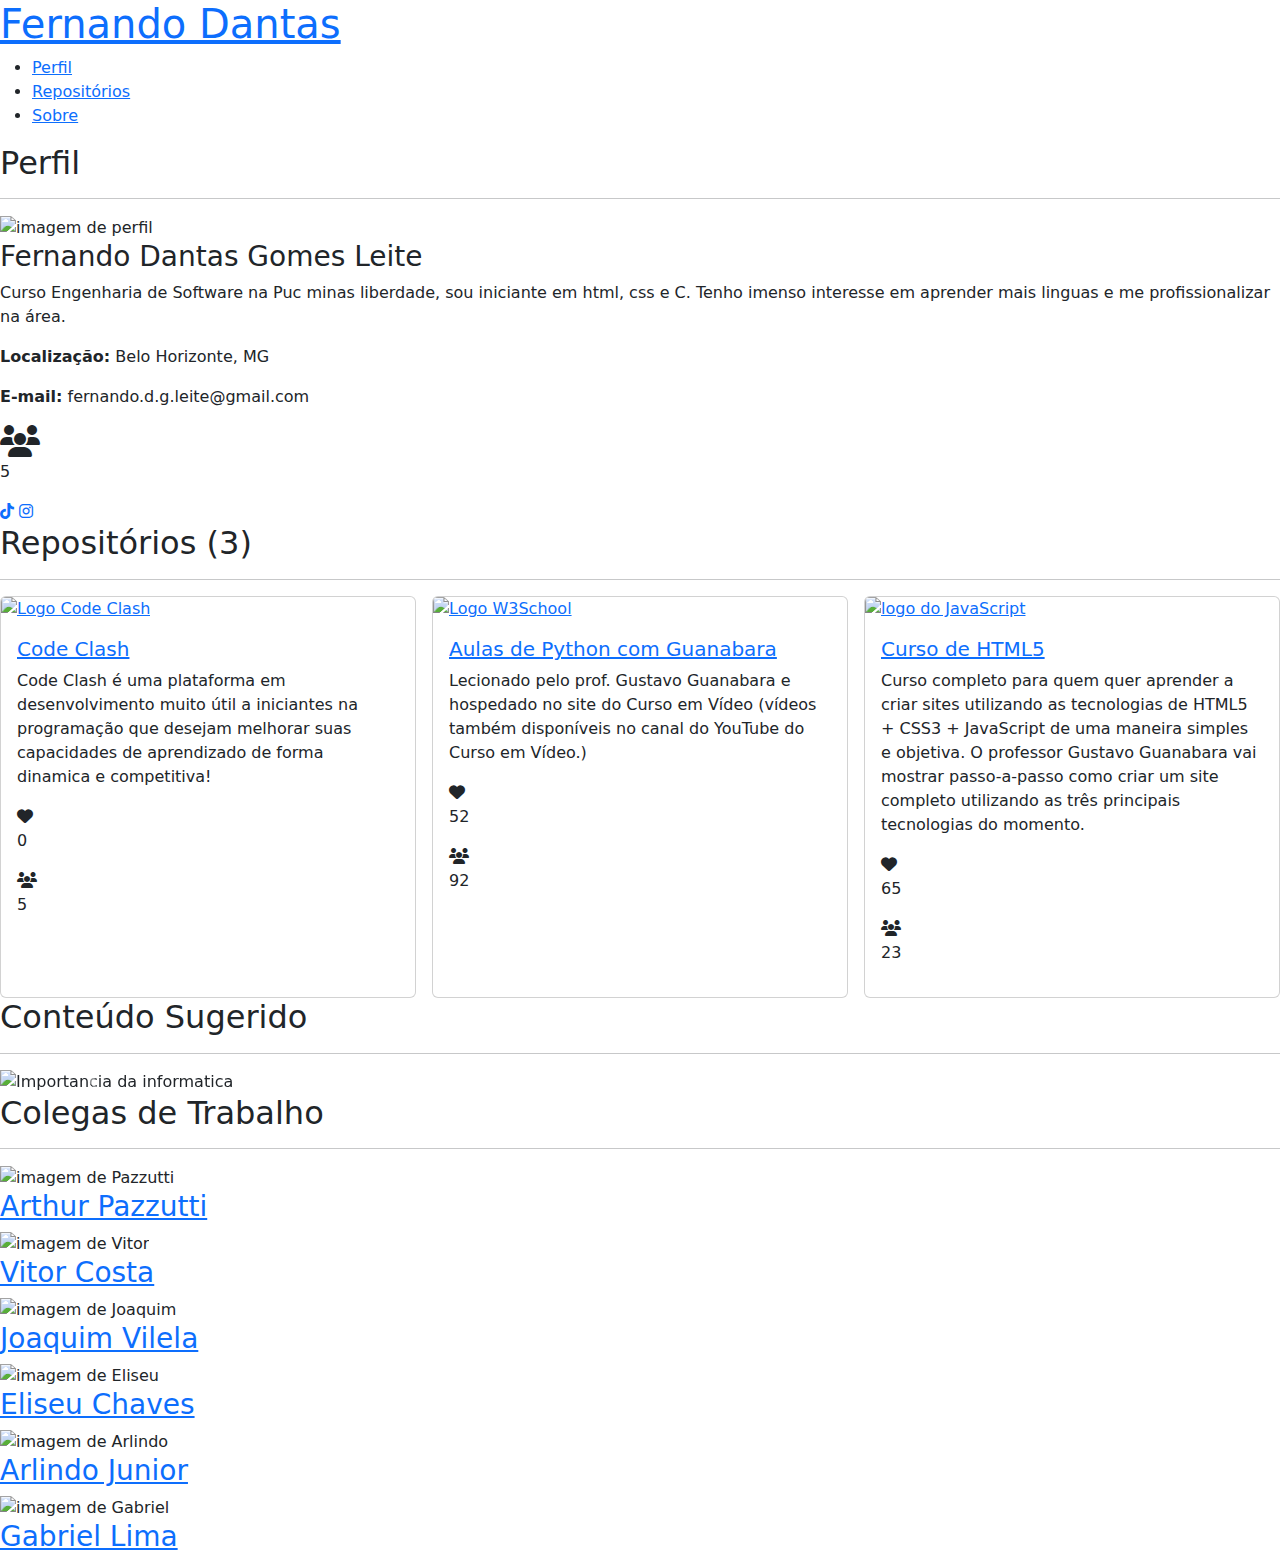
==== index.html @ ddf9cf8c "Create index.html" ====
<!DOCTYPE html>
<html lang="pt-br">

<head>
    <meta charset="UTF-8">
    <meta name="viewport" content="width=device-width, initial-scale=1.0">
    <link rel="stylesheet" href="https://cdn.jsdelivr.net/npm/bootstrap@5.2.3/dist/css/bootstrap.min.css">
    <link rel="stylesheet" href="https://cdnjs.cloudflare.com/ajax/libs/font-awesome/6.2.0/css/all.min.css">
    <link rel="stylesheet" href="style.css">
    <title>Perfil Fernando Dantas GitHub</title>
</head>

<body>
    <header class="cabecalho">
        <h1><a href="#" class="logo">Fernando Dantas</a></h1>
        <nav class="menu">
            <ul>
                <li><a href="#perfil">Perfil</a></li>
                <li><a href="#repositorios">Repositórios</a></li>
                <li><a href="#conteudo-sugerido">Sobre</a></li>
            </ul>
        </nav>
    </header>

    <main>
        <section id="perfil" class="perf">
            <h2>Perfil</h2>
            <hr>
            <div class="imagem-texto">
                <img src="imgs/Foto para trabalho diw.jpg" alt="imagem de perfil" width="160px" height="160px">
                <div class="texto">
                    <h3>Fernando Dantas Gomes Leite</h3>
                    <p>Curso Engenharia de Software na Puc minas liberdade, sou iniciante em html, css e C. Tenho imenso
                        interesse em aprender mais linguas
                        e me profissionalizar na área.
                    </p>
                    <div class="icone">
                        <div class="tex">
                            <p><strong>Localização:</strong> Belo Horizonte, MG</p>
                            <p><strong>E-mail:</strong> fernando.d.g.leite@gmail.com</p>
                        </div>
                        <div class="comp"><i class="fa-solid fa-users fa-2x"></i>
                            <p>5</p>
                        </div>
                    </div>
                    <div class="redes-sociais">
                        <a href="https://www.tiktok.com/@fernando.d.g.leite?lang=pt-BR" target="_blank"><i
                                class="fa-brands fa-tiktok"></i></a>
                        <a href="https://www.instagram.com/fernando.d.g.leite/" target="_blank"><i
                                class="fa-brands fa-instagram"></i></a>
                    </div>
                </div>
            </div>
        </section>
        <section id="repositorios" class="repositorios">
            <h2>Repositórios (3)</h2>
            <hr>
            <div class="cardss">
                <div class="row row-cols-1 row-cols-md-3 g-3">
                    <div class="col">
                        <div class="card h-100">
                            <a href="repo.html" target="_blank"><img src="imgs/Logo Code Clash.jpg" class="card-img-top"
                                    alt="Logo Code Clash"></a>
                            <div class="card-body">
                                <a href="repo.html" target="_blank">
                                    <h5 class="card-title">Code Clash</h5>
                                </a>
                                <p class="card-text">Code Clash é uma plataforma em desenvolvimento muito útil
                                    a iniciantes na programação que desejam melhorar suas capacidades de aprendizado de
                                    forma dinamica e competitiva!
                                </p>
                                <div class="icones">
                                    <i class="fa-solid fa-heart"></i>
                                    <p>0</p>
                                    <i class="fa-solid fa-users"></i>
                                    <p>5</p>
                                </div>
                            </div>
                        </div>
                    </div>
                    <div class="col">
                        <div class="card h-100">
                            <a href="repo2.html" target="_blank"><img src="imgs/Guanabara foto 1.jpeg"
                                    class="card-img-top" alt="Logo W3School"></a>
                            <div class="card-body">
                                <a href="repo2.html" target="_blank">
                                    <h5 class="card-title">Aulas de Python com Guanabara</h5>
                                </a>
                                <p class="card-text">Lecionado pelo prof. Gustavo Guanabara e hospedado no site do Curso
                                    em Vídeo
                                    (vídeos também disponíveis no canal do YouTube do Curso em Vídeo.)
                                </p>
                                <div class="icones">
                                    <i class="fa-solid fa-heart"></i>
                                    <p>52</p>
                                    <i class="fa-solid fa-users"></i>
                                    <p>92</p>
                                </div>
                            </div>
                        </div>
                    </div>
                    <div class="col">
                        <div class="card h-70">
                            <a href="repo3.html" target="_blank"><img src="imgs/guanabara foto 2.jpeg"
                                    class="card-img-top" alt="logo do JavaScript"></a>
                            <div class="card-body">
                                <a href="repo3.html" target="_blank">
                                    <h5 class="card-title">Curso de HTML5</h5>
                                </a>
                                <p class="card-text">Curso completo para quem quer aprender a criar sites utilizando as
                                    tecnologias de HTML5 + CSS3 + JavaScript de uma
                                    maneira simples e objetiva.
                                    O professor Gustavo Guanabara vai mostrar passo-a-passo como criar um site completo
                                    utilizando as três principais tecnologias
                                    do momento.</p>
                                <div class="icones">
                                    <i class="fa-solid fa-heart"></i>
                                    <p>65</p>
                                    <i class="fa-solid fa-users"></i>
                                    <p>23</p>
                                </div>
                            </div>
                        </div>
                    </div>
                </div>
        </section>

        <section id="conteudo-sugerido" class="carrosel">
            <h2>Conteúdo Sugerido</h2>
            <hr>
            <div class="imagens">
                <div id="carouselExampleIndicators" class="carousel slide" data-bs-ride="carousel">
                    <div class="carousel-indicators">
                        <button type="button" data-bs-target="#carouselExampleIndicators" data-bs-slide-to="0"
                            class="active" aria-current="true" aria-label="Slide 1"></button>
                        <button type="button" data-bs-target="#carouselExampleIndicators" data-bs-slide-to="1"
                            aria-label="Slide 2"></button>
                        <button type="button" data-bs-target="#carouselExampleIndicators" data-bs-slide-to="2"
                            aria-label="Slide 3"></button>
                        <button type="button" data-bs-target="#carouselExampleIndicators" data-bs-slide-to="3"
                            aria-label="Slide 4"></button>
                        <button type="button" data-bs-target="#carouselExampleIndicators" data-bs-slide-to="4"
                            aria-label="Slide 5"></button>
                    </div>
                    <div class="carousel-inner">
                        <div class="carousel-item active">
                            <img src="imgs/Foto informatica.jpeg" class="d-block w-100"
                                alt="Importancia da informatica">
                        </div>
                        <div class="carousel-item">
                            <img src="imgs/Foto random.jpeg" class="d-block w-100" alt="10 boas noticias BBC">
                        </div>
                        <div class="carousel-item">
                            <img src="imgs/imagem generica galo.jpeg" class="d-block w-100" alt="Imagem de futebol">
                        </div>
                        <div class="carousel-item">
                            <img src="imgs/imagem generica 2.jpeg" class="d-block w-100" alt="cuidado com a dengue">
                        </div>
                        <div class="carousel-item">
                            <img src="imgs/Foto enchencete.jpeg" class="d-block w-100" alt="enchente na europa">
                        </div>
                    </div>
                    <button class="carousel-control-prev" type="button" data-bs-target="#carouselExampleIndicators"
                        data-bs-slide="prev">
                        <span class="carousel-control-prev-icon" aria-hidden="true"></span>
                        <span class="visually-hidden">Previous</span>
                    </button>
                    <button class="carousel-control-next" type="button" data-bs-target="#carouselExampleIndicators"
                        data-bs-slide="next">
                        <span class="carousel-control-next-icon" aria-hidden="true"></span>
                        <span class="visually-hidden">Next</span>
                    </button>
                </div>
            </div>
            </div>
        </section>

        <section class="colegas">
            <h2>Colegas de Trabalho</h2>
            <hr>
            <div class="trabalho">
                <div class="colega">
                    <img src="imgs/Pazzutti.jpg" alt="imagem de Pazzutti" width="120px" height="120px">
                    <h3><a href="https://github.com/pazzutti" target="_blank">Arthur Pazzutti</a></h3>
                </div>
                <div class="colega">
                    <img src="imgs/Vitor Costa.jpg" alt="imagem de Vitor" width="120px" height="120px">
                    <h3><a href="https://github.com/VitorCostaVianna" target="_blank">Vitor Costa</a></h3>
                </div>
                <div class="colega">
                    <img src="imgs/Joaquim Vilela.png" alt="imagem de Joaquim" width="120px" height="120px">
                    <h3><a href="https://github.com/" target="_blank">Joaquim Vilela</a></h3>
                </div>
                <div class="colega">
                    <img src="imgs/Eliseu.jpg" alt="imagem de Eliseu" width="120px" height="120px">
                    <h3><a href="https://github.com/eliseu324" target="_blank">Eliseu Chaves</a></h3>
                </div>
                <div class="colega">
                    <img src="imgs/Arlindo.png" alt="imagem de Arlindo" width="120px" height="120px">
                    <h3><a href="https://github.com/" target="_blank">Arlindo Junior</a></h3>
                </div>
                <div class="colega">
                    <img src="imgs/Gabriel Lima.jpg" alt="imagem de Gabriel" width="120px" height="120px">
                    <h3><a href="https://github.com/" target="_blank">Gabriel Lima</a></h3>
                </div>
            </div>
        </section>
    </main>
    
  <script src="https://cdn.jsdelivr.net/npm/bootstrap@5.2.3/dist/js/bootstrap.bundle.min.js"></script>
</body>

</html>
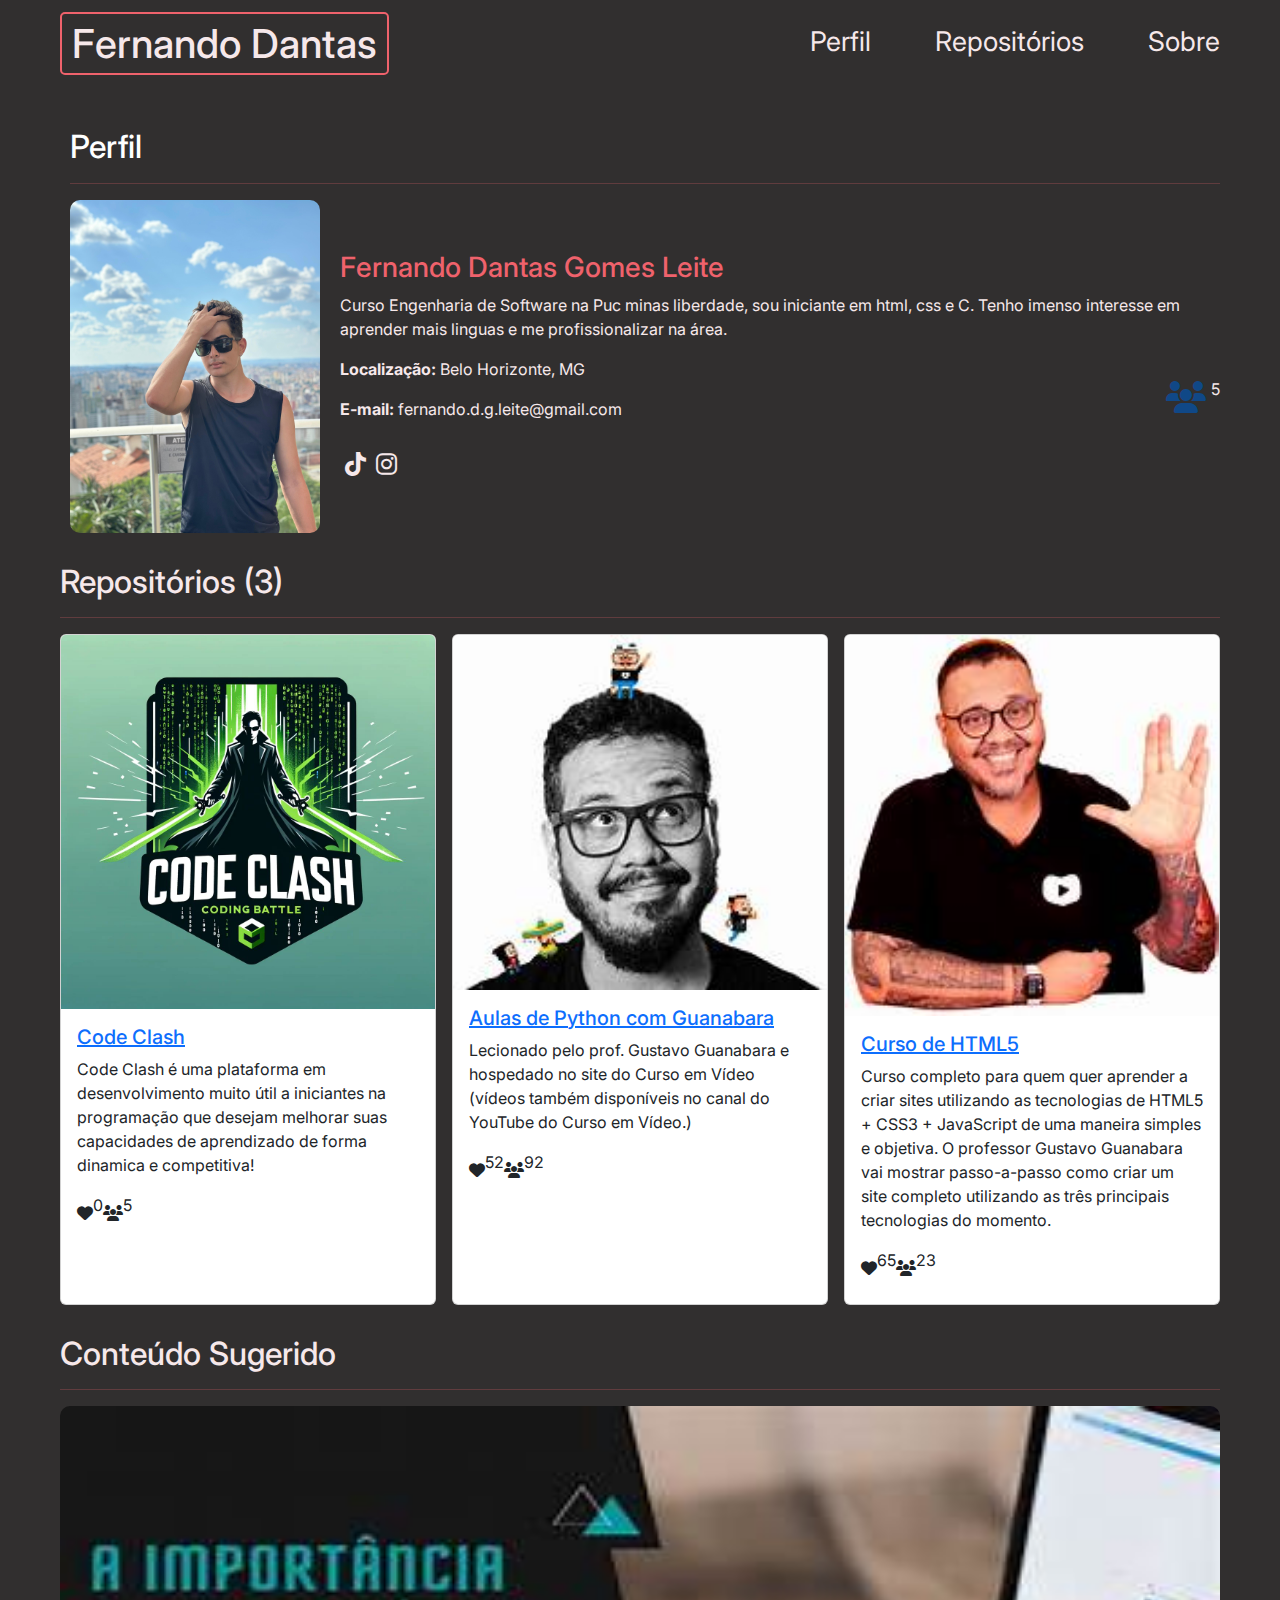
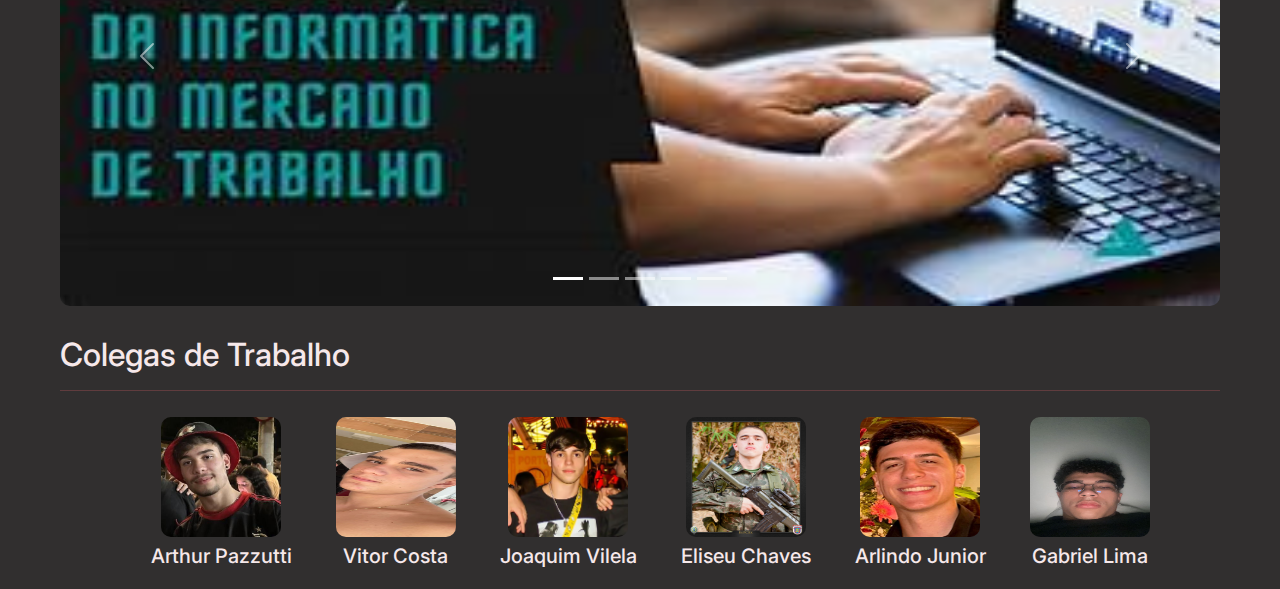
==== commit d420ea2c: "Adicionados os codigos" ====
--- a/index.html
+++ b/index.html
@@ -1,213 +1,213 @@
-<!DOCTYPE html>
-<html lang="pt-br">
-
-<head>
-    <meta charset="UTF-8">
-    <meta name="viewport" content="width=device-width, initial-scale=1.0">
-    <link rel="stylesheet" href="https://cdn.jsdelivr.net/npm/bootstrap@5.2.3/dist/css/bootstrap.min.css">
-    <link rel="stylesheet" href="https://cdnjs.cloudflare.com/ajax/libs/font-awesome/6.2.0/css/all.min.css">
-    <link rel="stylesheet" href="style.css">
-    <title>Perfil Fernando Dantas GitHub</title>
-</head>
-
-<body>
-    <header class="cabecalho">
-        <h1><a href="#" class="logo">Fernando Dantas</a></h1>
-        <nav class="menu">
-            <ul>
-                <li><a href="#perfil">Perfil</a></li>
-                <li><a href="#repositorios">Repositórios</a></li>
-                <li><a href="#conteudo-sugerido">Sobre</a></li>
-            </ul>
-        </nav>
-    </header>
-
-    <main>
-        <section id="perfil" class="perf">
-            <h2>Perfil</h2>
-            <hr>
-            <div class="imagem-texto">
-                <img src="imgs/Foto para trabalho diw.jpg" alt="imagem de perfil" width="160px" height="160px">
-                <div class="texto">
-                    <h3>Fernando Dantas Gomes Leite</h3>
-                    <p>Curso Engenharia de Software na Puc minas liberdade, sou iniciante em html, css e C. Tenho imenso
-                        interesse em aprender mais linguas
-                        e me profissionalizar na área.
-                    </p>
-                    <div class="icone">
-                        <div class="tex">
-                            <p><strong>Localização:</strong> Belo Horizonte, MG</p>
-                            <p><strong>E-mail:</strong> fernando.d.g.leite@gmail.com</p>
-                        </div>
-                        <div class="comp"><i class="fa-solid fa-users fa-2x"></i>
-                            <p>5</p>
-                        </div>
-                    </div>
-                    <div class="redes-sociais">
-                        <a href="https://www.tiktok.com/@fernando.d.g.leite?lang=pt-BR" target="_blank"><i
-                                class="fa-brands fa-tiktok"></i></a>
-                        <a href="https://www.instagram.com/fernando.d.g.leite/" target="_blank"><i
-                                class="fa-brands fa-instagram"></i></a>
-                    </div>
-                </div>
-            </div>
-        </section>
-        <section id="repositorios" class="repositorios">
-            <h2>Repositórios (3)</h2>
-            <hr>
-            <div class="cardss">
-                <div class="row row-cols-1 row-cols-md-3 g-3">
-                    <div class="col">
-                        <div class="card h-100">
-                            <a href="repo.html" target="_blank"><img src="imgs/Logo Code Clash.jpg" class="card-img-top"
-                                    alt="Logo Code Clash"></a>
-                            <div class="card-body">
-                                <a href="repo.html" target="_blank">
-                                    <h5 class="card-title">Code Clash</h5>
-                                </a>
-                                <p class="card-text">Code Clash é uma plataforma em desenvolvimento muito útil
-                                    a iniciantes na programação que desejam melhorar suas capacidades de aprendizado de
-                                    forma dinamica e competitiva!
-                                </p>
-                                <div class="icones">
-                                    <i class="fa-solid fa-heart"></i>
-                                    <p>0</p>
-                                    <i class="fa-solid fa-users"></i>
-                                    <p>5</p>
-                                </div>
-                            </div>
-                        </div>
-                    </div>
-                    <div class="col">
-                        <div class="card h-100">
-                            <a href="repo2.html" target="_blank"><img src="imgs/Guanabara foto 1.jpeg"
-                                    class="card-img-top" alt="Logo W3School"></a>
-                            <div class="card-body">
-                                <a href="repo2.html" target="_blank">
-                                    <h5 class="card-title">Aulas de Python com Guanabara</h5>
-                                </a>
-                                <p class="card-text">Lecionado pelo prof. Gustavo Guanabara e hospedado no site do Curso
-                                    em Vídeo
-                                    (vídeos também disponíveis no canal do YouTube do Curso em Vídeo.)
-                                </p>
-                                <div class="icones">
-                                    <i class="fa-solid fa-heart"></i>
-                                    <p>52</p>
-                                    <i class="fa-solid fa-users"></i>
-                                    <p>92</p>
-                                </div>
-                            </div>
-                        </div>
-                    </div>
-                    <div class="col">
-                        <div class="card h-70">
-                            <a href="repo3.html" target="_blank"><img src="imgs/guanabara foto 2.jpeg"
-                                    class="card-img-top" alt="logo do JavaScript"></a>
-                            <div class="card-body">
-                                <a href="repo3.html" target="_blank">
-                                    <h5 class="card-title">Curso de HTML5</h5>
-                                </a>
-                                <p class="card-text">Curso completo para quem quer aprender a criar sites utilizando as
-                                    tecnologias de HTML5 + CSS3 + JavaScript de uma
-                                    maneira simples e objetiva.
-                                    O professor Gustavo Guanabara vai mostrar passo-a-passo como criar um site completo
-                                    utilizando as três principais tecnologias
-                                    do momento.</p>
-                                <div class="icones">
-                                    <i class="fa-solid fa-heart"></i>
-                                    <p>65</p>
-                                    <i class="fa-solid fa-users"></i>
-                                    <p>23</p>
-                                </div>
-                            </div>
-                        </div>
-                    </div>
-                </div>
-        </section>
-
-        <section id="conteudo-sugerido" class="carrosel">
-            <h2>Conteúdo Sugerido</h2>
-            <hr>
-            <div class="imagens">
-                <div id="carouselExampleIndicators" class="carousel slide" data-bs-ride="carousel">
-                    <div class="carousel-indicators">
-                        <button type="button" data-bs-target="#carouselExampleIndicators" data-bs-slide-to="0"
-                            class="active" aria-current="true" aria-label="Slide 1"></button>
-                        <button type="button" data-bs-target="#carouselExampleIndicators" data-bs-slide-to="1"
-                            aria-label="Slide 2"></button>
-                        <button type="button" data-bs-target="#carouselExampleIndicators" data-bs-slide-to="2"
-                            aria-label="Slide 3"></button>
-                        <button type="button" data-bs-target="#carouselExampleIndicators" data-bs-slide-to="3"
-                            aria-label="Slide 4"></button>
-                        <button type="button" data-bs-target="#carouselExampleIndicators" data-bs-slide-to="4"
-                            aria-label="Slide 5"></button>
-                    </div>
-                    <div class="carousel-inner">
-                        <div class="carousel-item active">
-                            <img src="imgs/Foto informatica.jpeg" class="d-block w-100"
-                                alt="Importancia da informatica">
-                        </div>
-                        <div class="carousel-item">
-                            <img src="imgs/Foto random.jpeg" class="d-block w-100" alt="10 boas noticias BBC">
-                        </div>
-                        <div class="carousel-item">
-                            <img src="imgs/imagem generica galo.jpeg" class="d-block w-100" alt="Imagem de futebol">
-                        </div>
-                        <div class="carousel-item">
-                            <img src="imgs/imagem generica 2.jpeg" class="d-block w-100" alt="cuidado com a dengue">
-                        </div>
-                        <div class="carousel-item">
-                            <img src="imgs/Foto enchencete.jpeg" class="d-block w-100" alt="enchente na europa">
-                        </div>
-                    </div>
-                    <button class="carousel-control-prev" type="button" data-bs-target="#carouselExampleIndicators"
-                        data-bs-slide="prev">
-                        <span class="carousel-control-prev-icon" aria-hidden="true"></span>
-                        <span class="visually-hidden">Previous</span>
-                    </button>
-                    <button class="carousel-control-next" type="button" data-bs-target="#carouselExampleIndicators"
-                        data-bs-slide="next">
-                        <span class="carousel-control-next-icon" aria-hidden="true"></span>
-                        <span class="visually-hidden">Next</span>
-                    </button>
-                </div>
-            </div>
-            </div>
-        </section>
-
-        <section class="colegas">
-            <h2>Colegas de Trabalho</h2>
-            <hr>
-            <div class="trabalho">
-                <div class="colega">
-                    <img src="imgs/Pazzutti.jpg" alt="imagem de Pazzutti" width="120px" height="120px">
-                    <h3><a href="https://github.com/pazzutti" target="_blank">Arthur Pazzutti</a></h3>
-                </div>
-                <div class="colega">
-                    <img src="imgs/Vitor Costa.jpg" alt="imagem de Vitor" width="120px" height="120px">
-                    <h3><a href="https://github.com/VitorCostaVianna" target="_blank">Vitor Costa</a></h3>
-                </div>
-                <div class="colega">
-                    <img src="imgs/Joaquim Vilela.png" alt="imagem de Joaquim" width="120px" height="120px">
-                    <h3><a href="https://github.com/" target="_blank">Joaquim Vilela</a></h3>
-                </div>
-                <div class="colega">
-                    <img src="imgs/Eliseu.jpg" alt="imagem de Eliseu" width="120px" height="120px">
-                    <h3><a href="https://github.com/eliseu324" target="_blank">Eliseu Chaves</a></h3>
-                </div>
-                <div class="colega">
-                    <img src="imgs/Arlindo.png" alt="imagem de Arlindo" width="120px" height="120px">
-                    <h3><a href="https://github.com/" target="_blank">Arlindo Junior</a></h3>
-                </div>
-                <div class="colega">
-                    <img src="imgs/Gabriel Lima.jpg" alt="imagem de Gabriel" width="120px" height="120px">
-                    <h3><a href="https://github.com/" target="_blank">Gabriel Lima</a></h3>
-                </div>
-            </div>
-        </section>
-    </main>
-    
-  <script src="https://cdn.jsdelivr.net/npm/bootstrap@5.2.3/dist/js/bootstrap.bundle.min.js"></script>
-</body>
-
-</html>
+<!DOCTYPE html>
+<html lang="pt-br">
+
+<head>
+    <meta charset="UTF-8">
+    <meta name="viewport" content="width=device-width, initial-scale=1.0">
+    <link rel="stylesheet" href="https://cdn.jsdelivr.net/npm/bootstrap@5.2.3/dist/css/bootstrap.min.css">
+    <link rel="stylesheet" href="https://cdnjs.cloudflare.com/ajax/libs/font-awesome/6.2.0/css/all.min.css">
+    <link rel="stylesheet" href="style.css">
+    <title>Perfil Fernando Dantas GitHub</title>
+</head>
+
+<body>
+    <header class="cabecalho">
+        <h1><a href="#" class="logo">Fernando Dantas</a></h1>
+        <nav class="menu">
+            <ul>
+                <li><a href="#perfil">Perfil</a></li>
+                <li><a href="#repositorios">Repositórios</a></li>
+                <li><a href="#conteudo-sugerido">Sobre</a></li>
+            </ul>
+        </nav>
+    </header>
+
+    <main>
+        <section id="perfil" class="perf">
+            <h2>Perfil</h2>
+            <hr>
+            <div class="imagem-texto">
+                <img src="imgs/Foto para trabalho diw.jpg" alt="imagem de perfil" width="160px" height="160px">
+                <div class="texto">
+                    <h3>Fernando Dantas Gomes Leite</h3>
+                    <p>Curso Engenharia de Software na Puc minas liberdade, sou iniciante em html, css e C. Tenho imenso
+                        interesse em aprender mais linguas
+                        e me profissionalizar na área.
+                    </p>
+                    <div class="icone">
+                        <div class="tex">
+                            <p><strong>Localização:</strong> Belo Horizonte, MG</p>
+                            <p><strong>E-mail:</strong> fernando.d.g.leite@gmail.com</p>
+                        </div>
+                        <div class="comp"><i class="fa-solid fa-users fa-2x"></i>
+                            <p>5</p>
+                        </div>
+                    </div>
+                    <div class="redes-sociais">
+                        <a href="https://www.tiktok.com/@fernando.d.g.leite?lang=pt-BR" target="_blank"><i
+                                class="fa-brands fa-tiktok"></i></a>
+                        <a href="https://www.instagram.com/fernando.d.g.leite/" target="_blank"><i
+                                class="fa-brands fa-instagram"></i></a>
+                    </div>
+                </div>
+            </div>
+        </section>
+        <section id="repositorios" class="repositorios">
+            <h2>Repositórios (3)</h2>
+            <hr>
+            <div class="cardss">
+                <div class="row row-cols-1 row-cols-md-3 g-3">
+                    <div class="col">
+                        <div class="card h-100">
+                            <a href="repo.html" target="_blank"><img src="imgs/Logo Code Clash.jpg" class="card-img-top"
+                                    alt="Logo Code Clash"></a>
+                            <div class="card-body">
+                                <a href="repo.html" target="_blank">
+                                    <h5 class="card-title">Code Clash</h5>
+                                </a>
+                                <p class="card-text">Code Clash é uma plataforma em desenvolvimento muito útil
+                                    a iniciantes na programação que desejam melhorar suas capacidades de aprendizado de
+                                    forma dinamica e competitiva!
+                                </p>
+                                <div class="icones">
+                                    <i class="fa-solid fa-heart"></i>
+                                    <p>0</p>
+                                    <i class="fa-solid fa-users"></i>
+                                    <p>5</p>
+                                </div>
+                            </div>
+                        </div>
+                    </div>
+                    <div class="col">
+                        <div class="card h-100">
+                            <a href="repo2.html" target="_blank"><img src="imgs/Guanabara foto 1.jpeg"
+                                    class="card-img-top" alt="Logo W3School"></a>
+                            <div class="card-body">
+                                <a href="repo2.html" target="_blank">
+                                    <h5 class="card-title">Aulas de Python com Guanabara</h5>
+                                </a>
+                                <p class="card-text">Lecionado pelo prof. Gustavo Guanabara e hospedado no site do Curso
+                                    em Vídeo
+                                    (vídeos também disponíveis no canal do YouTube do Curso em Vídeo.)
+                                </p>
+                                <div class="icones">
+                                    <i class="fa-solid fa-heart"></i>
+                                    <p>52</p>
+                                    <i class="fa-solid fa-users"></i>
+                                    <p>92</p>
+                                </div>
+                            </div>
+                        </div>
+                    </div>
+                    <div class="col">
+                        <div class="card h-70">
+                            <a href="repo3.html" target="_blank"><img src="imgs/guanabara foto 2.jpeg"
+                                    class="card-img-top" alt="logo do JavaScript"></a>
+                            <div class="card-body">
+                                <a href="repo3.html" target="_blank">
+                                    <h5 class="card-title">Curso de HTML5</h5>
+                                </a>
+                                <p class="card-text">Curso completo para quem quer aprender a criar sites utilizando as
+                                    tecnologias de HTML5 + CSS3 + JavaScript de uma
+                                    maneira simples e objetiva.
+                                    O professor Gustavo Guanabara vai mostrar passo-a-passo como criar um site completo
+                                    utilizando as três principais tecnologias
+                                    do momento.</p>
+                                <div class="icones">
+                                    <i class="fa-solid fa-heart"></i>
+                                    <p>65</p>
+                                    <i class="fa-solid fa-users"></i>
+                                    <p>23</p>
+                                </div>
+                            </div>
+                        </div>
+                    </div>
+                </div>
+        </section>
+
+        <section id="conteudo-sugerido" class="carrosel">
+            <h2>Conteúdo Sugerido</h2>
+            <hr>
+            <div class="imagens">
+                <div id="carouselExampleIndicators" class="carousel slide" data-bs-ride="carousel">
+                    <div class="carousel-indicators">
+                        <button type="button" data-bs-target="#carouselExampleIndicators" data-bs-slide-to="0"
+                            class="active" aria-current="true" aria-label="Slide 1"></button>
+                        <button type="button" data-bs-target="#carouselExampleIndicators" data-bs-slide-to="1"
+                            aria-label="Slide 2"></button>
+                        <button type="button" data-bs-target="#carouselExampleIndicators" data-bs-slide-to="2"
+                            aria-label="Slide 3"></button>
+                        <button type="button" data-bs-target="#carouselExampleIndicators" data-bs-slide-to="3"
+                            aria-label="Slide 4"></button>
+                        <button type="button" data-bs-target="#carouselExampleIndicators" data-bs-slide-to="4"
+                            aria-label="Slide 5"></button>
+                    </div>
+                    <div class="carousel-inner">
+                        <div class="carousel-item active">
+                            <img src="imgs/Foto informatica.jpeg" class="d-block w-100"
+                                alt="Importancia da informatica">
+                        </div>
+                        <div class="carousel-item">
+                            <img src="imgs/Foto random.jpeg" class="d-block w-100" alt="10 boas noticias BBC">
+                        </div>
+                        <div class="carousel-item">
+                            <img src="imgs/imagem generica galo.jpeg" class="d-block w-100" alt="Imagem de futebol">
+                        </div>
+                        <div class="carousel-item">
+                            <img src="imgs/imagem generica 2.jpeg" class="d-block w-100" alt="cuidado com a dengue">
+                        </div>
+                        <div class="carousel-item">
+                            <img src="imgs/Foto enchencete.jpeg" class="d-block w-100" alt="enchente na europa">
+                        </div>
+                    </div>
+                    <button class="carousel-control-prev" type="button" data-bs-target="#carouselExampleIndicators"
+                        data-bs-slide="prev">
+                        <span class="carousel-control-prev-icon" aria-hidden="true"></span>
+                        <span class="visually-hidden">Previous</span>
+                    </button>
+                    <button class="carousel-control-next" type="button" data-bs-target="#carouselExampleIndicators"
+                        data-bs-slide="next">
+                        <span class="carousel-control-next-icon" aria-hidden="true"></span>
+                        <span class="visually-hidden">Next</span>
+                    </button>
+                </div>
+            </div>
+            </div>
+        </section>
+
+        <section class="colegas">
+            <h2>Colegas de Trabalho</h2>
+            <hr>
+            <div class="trabalho">
+                <div class="colega">
+                    <img src="imgs/Pazzutti.jpg" alt="imagem de Pazzutti" width="120px" height="120px">
+                    <h3><a href="https://github.com/pazzutti" target="_blank">Arthur Pazzutti</a></h3>
+                </div>
+                <div class="colega">
+                    <img src="imgs/Vitor Costa.jpg" alt="imagem de Vitor" width="120px" height="120px">
+                    <h3><a href="https://github.com/VitorCostaVianna" target="_blank">Vitor Costa</a></h3>
+                </div>
+                <div class="colega">
+                    <img src="imgs/Joaquim Vilela.png" alt="imagem de Joaquim" width="120px" height="120px">
+                    <h3><a href="https://github.com/" target="_blank">Joaquim Vilela</a></h3>
+                </div>
+                <div class="colega">
+                    <img src="imgs/Eliseu.jpg" alt="imagem de Eliseu" width="120px" height="120px">
+                    <h3><a href="https://github.com/eliseu324" target="_blank">Eliseu Chaves</a></h3>
+                </div>
+                <div class="colega">
+                    <img src="imgs/Arlindo.png" alt="imagem de Arlindo" width="120px" height="120px">
+                    <h3><a href="https://github.com/" target="_blank">Arlindo Junior</a></h3>
+                </div>
+                <div class="colega">
+                    <img src="imgs/Gabriel Lima.jpg" alt="imagem de Gabriel" width="120px" height="120px">
+                    <h3><a href="https://github.com/" target="_blank">Gabriel Lima</a></h3>
+                </div>
+            </div>
+        </section>
+    </main>
+    
+  <script src="https://cdn.jsdelivr.net/npm/bootstrap@5.2.3/dist/js/bootstrap.bundle.min.js"></script>
+</body>
+
+</html>--- a/style.css
+++ b/style.css
@@ -0,0 +1,409 @@
+@import url('https://fonts.googleapis.com/css2?family=Inter:wght@100..900&family=Raleway:ital,wght@0,100..900;1,100..900&family=Roboto:ital,wght@0,100;0,300;0,400;0,500;0,700;0,900;1,100;1,300;1,400;1,500;1,700;1,900&display=swap');
+
+* {
+    padding: 0;
+    margin: 0;
+    border: 0;
+    box-sizing: border-box;
+}
+
+html {
+    font-size: 1em;
+}
+
+body {
+  height: 100%;
+  background-color: #312F2F;
+  font-family: var(--fonte-padrao);
+}
+
+:root {
+  --cor0: #EF626C;
+  --cor1: #84DCCF;
+  --cor2: #F6E8EA;
+  --cor3: #22181C;
+  --cor4: #312F2F;
+  --fonte-padrao: 'Inter', sans-serif;
+}
+
+.cabecalho {
+  color: var(--cor2);
+  padding: 20px;
+  display: flex;
+  justify-content: space-between;
+}
+
+.logo {
+  color: var(--cor2);
+  text-decoration: none;
+  border: 2px solid var(--cor0);
+  padding: 5px 10px;
+  border-radius: 5px;
+  margin-left: 40px;
+  white-space: nowrap;
+}
+
+.logo:hover {
+  color: var(--cor1);
+}
+
+.logo:active {
+  color: var(--cor1);
+}
+
+.menu {
+  list-style-type: none;
+  display: flex;
+  align-items: center;
+}
+
+.cabecalho .menu li {
+  margin-left: 20px;
+  margin-right: 40px;
+  font-size: 27px;
+}
+
+.cabecalho .menu li a:hover {
+  color: var(--cor0);
+}
+
+.cabecalho .menu li a {
+  color: var(--cor2);
+  text-decoration: none;
+}
+
+.menu {
+    list-style-type: none;
+  }
+
+  .menu li {
+    display: inline-block;
+    margin-left: 20px;
+  }
+
+
+  .menu li a {
+    color: var(--cor2);
+    text-decoration: none;
+    vertical-align: middle;
+  }
+.menu li {
+  display: inline-block;
+  margin-left: 20px;
+}
+
+.menu li a {
+  color: var(--cor2);
+  text-decoration: none;
+  vertical-align: middle;
+}
+
+/*Main*/
+
+/*Perfil*/
+.perf h2 {
+  margin-top: 30px;
+  margin-left: 70px;
+  color: white;
+}
+
+.perf hr {
+  margin-left: 70px;
+  color: var(--cor0);
+  margin-right: 60px;
+}
+
+.imagem-texto {
+  display: flex;
+  align-items: center;
+}
+
+.imagem-texto img {
+  margin-right: 20px;
+  border-radius: 10px;
+  width: 100%;
+  max-width: 250px;
+  height: auto;
+  margin-left: 70px;
+}
+
+.icones {
+    display: flex;
+    align-items: center; 
+  }
+
+.texto{
+  color: var(--cor2);
+  margin-right: 40px;
+}
+.texto h3 {
+  color: var(--cor0);
+}
+
+.redes-sociais {
+  display: flex;
+  flex-wrap: wrap;
+  margin-top: 10px;
+}
+
+.redes-sociais i {
+  color: var(--cor2);
+  font-size: 24px;
+  margin: 5px;
+}
+
+.redes-sociais i:hover {
+  color: var(--cor1);
+}
+
+.icone {
+  display: flex;
+  justify-content: space-between;
+}
+
+.tex {
+  flex: 1;
+}
+
+.comp {
+  display: flex;
+  align-items: center; 
+  margin-right: 20px;/
+}
+
+.comp i {
+  margin-right: 5px; 
+  color: rgba(8, 79, 160, 0.801);
+}
+
+/*Repositório*/
+.repositorios h2 {
+  margin-top: 30px;
+  margin-left: 20px;
+  color: var(--cor2);
+}
+
+.repositorios hr {
+  margin-left: 20px;
+  color: var(--cor0);
+  margin-right: 20px;
+}
+
+.icones {
+  display: flex;
+  align-items: center;
+}
+
+.repositorios {
+  margin-left: 40px;
+  margin-right: 40px;
+}
+
+.cardss {
+  margin-left: 20px;
+  margin-right: 20px;
+}
+
+/*Conteúdo Sugerido*/
+.carrosel {
+  margin-left: 40px;
+  margin-right: 40px;
+}
+
+.carrosel h2 {
+  margin-top: 30px;
+  margin-left: 20px;
+  color: var(--cor2);
+}
+
+.carrosel hr {
+  margin-left: 20px;
+  color: var(--cor0);
+  margin-right: 20px;
+}
+
+.imagens {
+  margin-right: 20px;
+  margin-left: 20px;
+}
+
+.carousel-item img {
+  max-width: 100%;
+  height: 500px;
+  border-radius: 10px;
+}
+
+/*Colegas de trabalho*/
+.colegas {
+  margin-left: 40px;
+  margin-right: 40px;
+}
+
+.colegas h2 {
+  margin-top: 30px;
+  margin-left: 20px;
+  color: var(--cor2);
+}
+
+.colegas hr {
+  margin-left: 20px;
+  color: var(--cor0);
+  margin-right: 20px;
+}
+
+.trabalho {
+  text-align: center;
+}
+
+.colega {
+  display: inline-block;
+  margin: 10px;
+  text-align: center;
+  margin-left: 30px;
+}
+
+.colega h3 a {
+  text-decoration: none;
+  font-size: 20px;
+  color: var(--cor2);
+}
+
+.colega h3 a:hover {
+  color: var(--cor0);
+}
+
+.colega img {
+  border-radius: 10px;
+}
+
+/*Rodapé*/
+.rodape p {
+  text-align: center;
+  color: var(--cor2);
+}
+
+.rodape hr {
+  margin-left: 20px;
+  color: var(--cor0);
+  margin-right: 20px;
+}
+
+@media screen and (max-width: 768px) {
+  /*header*/
+  .cabecalho {
+    flex-direction: column;
+    align-items: center;
+  }
+
+  .logo {
+    margin-left: 0;
+    margin-bottom: 20px;
+  }
+
+  .menu ul {
+    display: none;
+  }
+
+  .menu {
+    list-style-type: none;
+    margin-top: 10px;
+  }
+
+  .menu li {
+    display: block;
+    margin-left: 0;
+  }
+
+  .menu li a {
+    display: block;
+    padding: 10px 0;
+  }
+
+  .menu li a:hover {
+    color: var(--cor0);
+  }
+
+  /*Perfil*/
+  .perf h2 {
+    text-align: center;
+    margin-left: 0;
+  }
+
+  .perf hr {
+    margin-left: 20px;
+    margin-right: 20px;
+  }
+
+  .imagem-texto {
+    flex-direction: column;
+    align-items: center;
+  }
+
+  .imagem-texto img {
+    margin-top: 10px;
+    margin-left: 0;
+    margin-right: 0;
+    margin-bottom: 20px;
+  }
+
+  .texto {
+    text-align: center;
+    margin-left: 0;
+    margin-right: 0;
+  }
+  .texto p{
+    margin-left: 5px;
+    margin-right: 5px;
+  }
+
+  .redes-sociais {
+    justify-content: center;
+    margin-top: 10px;
+  }
+
+  .redes-sociais i {
+    margin: 5px;
+  }
+
+  .redes-sociais i:hover {
+    color: var(--cor1);
+  }
+
+  
+  .cardss {
+    margin-left: 0;
+    margin-right: 0;
+  }
+
+  .colegas {
+    text-align: center;
+  }
+
+  .colega {
+    margin: 10px auto;
+    margin-right: 15px;
+    text-align: center;
+  }
+
+  .colega h3 a:hover {
+    color: var(--cor0);
+  }
+  .carousel-inner img {
+    width: 100%;
+    height: auto;
+
+    .perf h2,
+  .repositorios h2,
+  .carrosel h2,
+  .colegas h2 {
+    text-align: center;
+    margin-left: 0;
+  }
+
+  .carrosel hr,
+  .repositorios hr,
+  .colegas hr,
+  .rodape hr {
+    margin-left: 0;
+    margin-right: 0;
+  }  